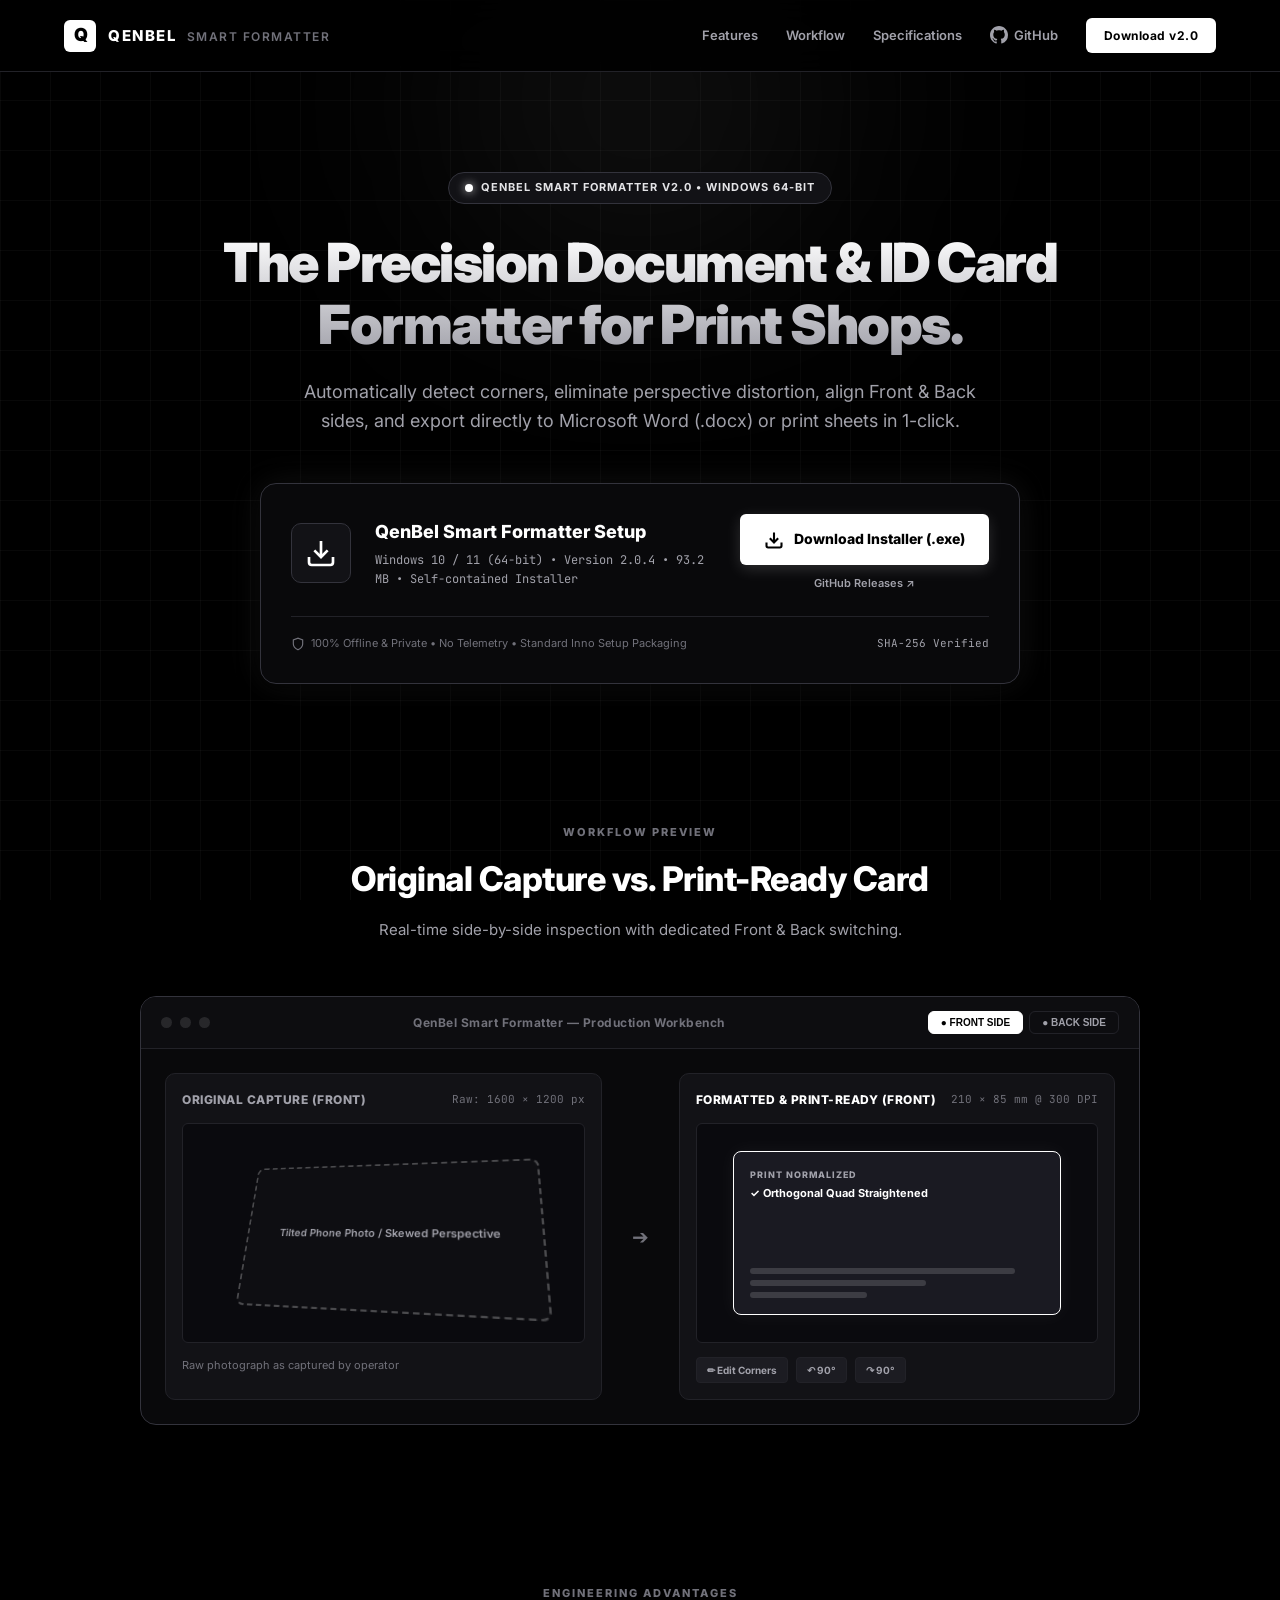
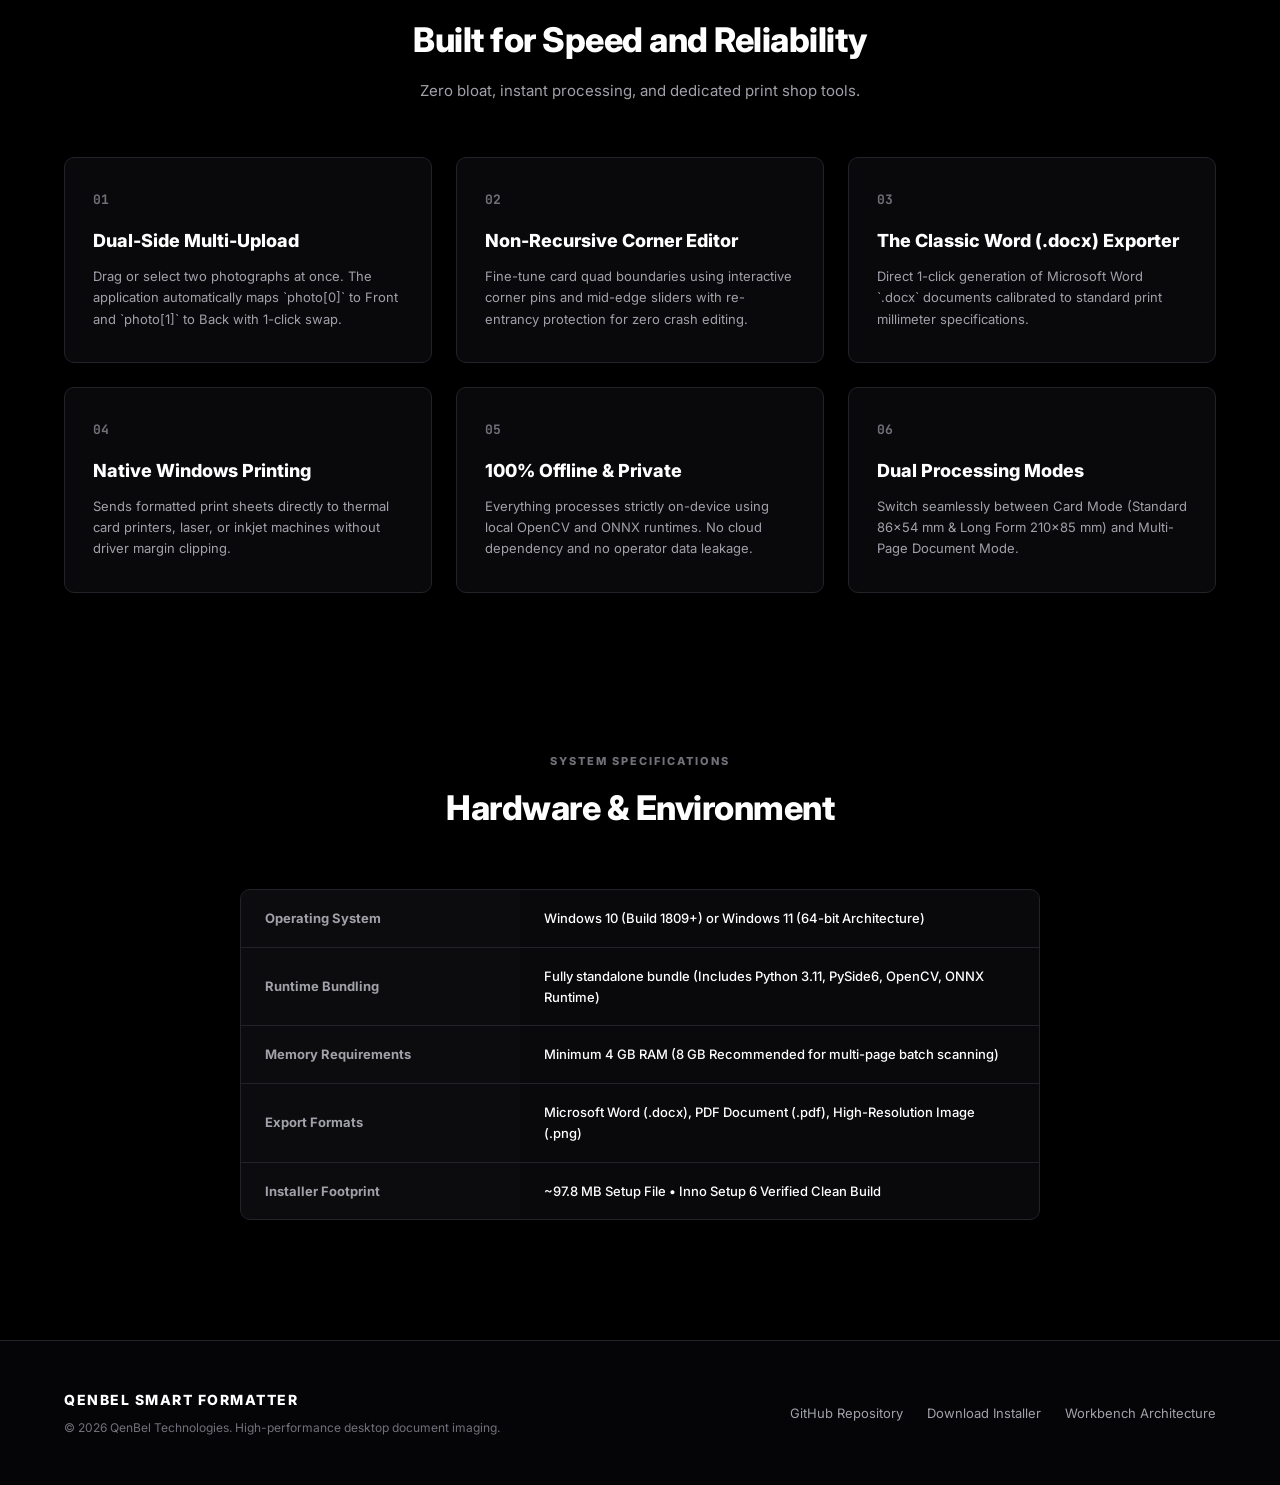
==== website/index.html @ 10a13d7b "Deploy QenBel Smart Formatter v2.0: dual preview, Word export, installer, and Vercel download portal" ====
<!DOCTYPE html>
<html lang="en">
<head>
  <meta charset="UTF-8">
  <meta name="viewport" content="width=device-width, initial-scale=1.0">
  <title>QenBel Smart Formatter — Automated Print-Ready Document & Card Formatting</title>
  <meta name="description" content="Download QenBel Smart Formatter for Windows. Crop, align, perspective-correct ID cards and documents, and export to print-ready Microsoft Word (.docx) and PDF.">
  <link rel="icon" type="image/x-icon" href="assets/app_icon.ico">
  <link rel="preconnect" href="https://fonts.googleapis.com">
  <link rel="preconnect" href="https://fonts.gstatic.com" crossorigin>
  <link href="https://fonts.googleapis.com/css2?family=Inter:wght@300;400;500;600;700;800;900&family=JetBrains+Mono:wght@400;600&display=swap" rel="stylesheet">
  <link rel="stylesheet" href="style.css">
</head>
<body>

  <!-- Background Grid Effect -->
  <div class="bg-grid"></div>
  <div class="bg-glow"></div>

  <!-- Navigation Bar -->
  <nav class="navbar" id="navbar">
    <div class="nav-container">
      <a href="#" class="nav-brand">
        <span class="brand-logo-mark">Q</span>
        <span class="brand-name">QENBEL <span class="brand-sub">SMART FORMATTER</span></span>
      </a>
      <div class="nav-links">
        <a href="#features">Features</a>
        <a href="#workflow">Workflow</a>
        <a href="#specs">Specifications</a>
        <a href="https://github.com/adminqenbel/smartformatter" target="_blank" class="github-link">
          <svg width="18" height="18" viewBox="0 0 24 24" fill="currentColor"><path d="M12 0C5.37 0 0 5.37 0 12c0 5.31 3.435 9.795 8.205 11.385.6.105.825-.255.825-.57 0-.285-.015-1.23-.015-2.235-3.015.555-3.795-.735-4.035-1.41-.135-.345-.72-1.41-1.23-1.695-.42-.225-1.02-.78-.015-.795.945-.015 1.62.87 1.845 1.23 1.08 1.815 2.805 1.305 3.495.99.105-.78.42-1.305.765-1.605-2.67-.3-5.46-1.335-5.46-5.925 0-1.305.465-2.385 1.23-3.225-.12-.3-.54-1.53.12-3.18 0 0 1.005-.315 3.3 1.23.96-.27 1.98-.405 3-.405s2.04.135 3 .405c2.295-1.56 3.3-1.23 3.3-1.23.66 1.65.24 2.88.12 3.18.765.84 1.23 1.905 1.23 3.225 0 4.605-2.805 5.625-5.475 5.925.435.375.81 1.095.81 2.22 0 1.605-.015 2.895-.015 3.3 0 .315.225.69.825.57A12.02 12.02 0 0024 12c0-6.63-5.37-12-12-12z"/></svg>
          GitHub
        </a>
        <a href="#download" class="btn-nav-download">Download v2.0</a>
      </div>
    </div>
  </nav>

  <!-- Hero Section -->
  <header class="hero-section">
    <div class="container hero-content">
      <div class="badge-pill">
        <span class="badge-dot"></span>
        <span class="badge-text">QENBEL SMART FORMATTER V2.0 • WINDOWS 64-BIT</span>
      </div>
      <h1 class="hero-title">
        The Precision Document & ID Card Formatter for Print Shops.
      </h1>
      <p class="hero-subtitle">
        Automatically detect corners, eliminate perspective distortion, align Front & Back sides, and export directly to Microsoft Word (.docx) or print sheets in 1-click.
      </p>

      <!-- Download Action Box -->
      <div class="download-card" id="download">
        <div class="download-card-inner">
          <div class="download-icon-box">
            <svg width="32" height="32" viewBox="0 0 24 24" fill="none" stroke="currentColor" stroke-width="2"><path d="M21 15v4a2 2 0 0 1-2 2H5a2 2 0 0 1-2-2v-4"/><polyline points="7 10 12 15 17 10"/><line x1="12" y1="15" x2="12" y2="3"/></svg>
          </div>
          <div class="download-info">
            <h3 class="download-heading">QenBel Smart Formatter Setup</h3>
            <p class="download-meta">Windows 10 / 11 (64-bit)  •  Version 2.0.4  •  93.2 MB  •  Self-contained Installer</p>
          </div>
          <div class="download-cta-group">
            <a href="downloads/QenBel-Smart-Formatter-Setup.exe" class="btn-primary-download" id="downloadBtn">
              <svg width="20" height="20" viewBox="0 0 24 24" fill="none" stroke="currentColor" stroke-width="2.5"><path d="M21 15v4a2 2 0 0 1-2 2H5a2 2 0 0 1-2-2v-4"/><polyline points="7 10 12 15 17 10"/><line x1="12" y1="15" x2="12" y2="3"/></svg>
              <span>Download Installer (.exe)</span>
            </a>
            <a href="https://github.com/adminqenbel/smartformatter/releases" target="_blank" class="btn-secondary-mirror">
              GitHub Releases ↗
            </a>
          </div>
        </div>
        <div class="download-footer">
          <span class="security-badge">
            <svg width="14" height="14" viewBox="0 0 24 24" fill="none" stroke="currentColor" stroke-width="2"><path d="M12 22s8-4 8-10V5l-8-3-8 3v7c0 6 8 10 8 10z"/></svg>
            100% Offline & Private  •  No Telemetry  •  Standard Inno Setup Packaging
          </span>
          <span class="checksum-text" id="checksumToggle">SHA-256 Verified</span>
        </div>
      </div>
    </div>
  </header>

  <!-- Interactive Workflow Comparison Mockup -->
  <section class="demo-section" id="workflow">
    <div class="container">
      <div class="section-head">
        <span class="section-tag">WORKFLOW PREVIEW</span>
        <h2 class="section-title">Original Capture vs. Print-Ready Card</h2>
        <p class="section-subtitle">Real-time side-by-side inspection with dedicated Front & Back switching.</p>
      </div>

      <div class="mockup-window">
        <div class="mockup-titlebar">
          <div class="window-dots">
            <span class="dot dot-close"></span>
            <span class="dot dot-min"></span>
            <span class="dot dot-max"></span>
          </div>
          <span class="mockup-title">QenBel Smart Formatter — Production Workbench</span>
          <div class="mockup-side-toggles">
            <button class="mockup-toggle-btn active-front" id="btnDemoFront">● FRONT SIDE</button>
            <button class="mockup-toggle-btn" id="btnDemoBack">● BACK SIDE</button>
          </div>
        </div>

        <div class="mockup-canvas">
          <div class="mockup-card original-card">
            <div class="card-bar">
              <span class="card-bar-title" id="demoOrigTitle">ORIGINAL CAPTURE (FRONT)</span>
              <span class="card-bar-dim">Raw: 1600 × 1200 px</span>
            </div>
            <div class="card-body">
              <div class="raw-photo-placeholder" id="demoOrigBody">
                <div class="perspective-distortion-indicator">
                  <div class="warp-quad"></div>
                  <span class="indicator-label">Tilted Phone Photo / Skewed Perspective</span>
                </div>
              </div>
            </div>
            <div class="card-footer">
              <span>Raw photograph as captured by operator</span>
            </div>
          </div>

          <div class="mockup-divider">
            <div class="divider-arrow">➔</div>
          </div>

          <div class="mockup-card formatted-card">
            <div class="card-bar">
              <span class="card-bar-title" id="demoFormatTitle">FORMATTED & PRINT-READY (FRONT)</span>
              <span class="card-bar-dim">210 × 85 mm @ 300 DPI</span>
            </div>
            <div class="card-body">
              <div class="straightened-card-placeholder" id="demoFormatBody">
                <div class="card-chip">
                  <span class="chip-label">PRINT NORMALIZED</span>
                  <span class="chip-status">✓ Orthogonal Quad Straightened</span>
                </div>
                <div class="card-sim-lines">
                  <div class="sim-line line-wide"></div>
                  <div class="sim-line line-med"></div>
                  <div class="sim-line line-narrow"></div>
                </div>
              </div>
            </div>
            <div class="card-footer actions-footer">
              <span class="action-tag">✏ Edit Corners</span>
              <span class="action-tag">↶ 90°</span>
              <span class="action-tag">↷ 90°</span>
            </div>
          </div>
        </div>
      </div>
    </div>
  </section>

  <!-- Core Features Grid -->
  <section class="features-section" id="features">
    <div class="container">
      <div class="section-head">
        <span class="section-tag">ENGINEERING ADVANTAGES</span>
        <h2 class="section-title">Built for Speed and Reliability</h2>
        <p class="section-subtitle">Zero bloat, instant processing, and dedicated print shop tools.</p>
      </div>

      <div class="features-grid">
        <div class="feature-box">
          <div class="feature-num">01</div>
          <h3 class="feature-title">Dual-Side Multi-Upload</h3>
          <p class="feature-desc">Drag or select two photographs at once. The application automatically maps `photo[0]` to Front and `photo[1]` to Back with 1-click swap.</p>
        </div>

        <div class="feature-box">
          <div class="feature-num">02</div>
          <h3 class="feature-title">Non-Recursive Corner Editor</h3>
          <p class="feature-desc">Fine-tune card quad boundaries using interactive corner pins and mid-edge sliders with re-entrancy protection for zero crash editing.</p>
        </div>

        <div class="feature-box">
          <div class="feature-num">03</div>
          <h3 class="feature-title">The Classic Word (.docx) Exporter</h3>
          <p class="feature-desc">Direct 1-click generation of Microsoft Word `.docx` documents calibrated to standard print millimeter specifications.</p>
        </div>

        <div class="feature-box">
          <div class="feature-num">04</div>
          <h3 class="feature-title">Native Windows Printing</h3>
          <p class="feature-desc">Sends formatted print sheets directly to thermal card printers, laser, or inkjet machines without driver margin clipping.</p>
        </div>

        <div class="feature-box">
          <div class="feature-num">05</div>
          <h3 class="feature-title">100% Offline & Private</h3>
          <p class="feature-desc">Everything processes strictly on-device using local OpenCV and ONNX runtimes. No cloud dependency and no operator data leakage.</p>
        </div>

        <div class="feature-box">
          <div class="feature-num">06</div>
          <h3 class="feature-title">Dual Processing Modes</h3>
          <p class="feature-desc">Switch seamlessly between Card Mode (Standard 86×54 mm & Long Form 210×85 mm) and Multi-Page Document Mode.</p>
        </div>
      </div>
    </div>
  </section>

  <!-- System Specifications -->
  <section class="specs-section" id="specs">
    <div class="container">
      <div class="section-head">
        <span class="section-tag">SYSTEM SPECIFICATIONS</span>
        <h2 class="section-title">Hardware & Environment</h2>
      </div>

      <div class="specs-table-container">
        <table class="specs-table">
          <tbody>
            <tr>
              <td class="spec-label">Operating System</td>
              <td class="spec-value">Windows 10 (Build 1809+) or Windows 11 (64-bit Architecture)</td>
            </tr>
            <tr>
              <td class="spec-label">Runtime Bundling</td>
              <td class="spec-value">Fully standalone bundle (Includes Python 3.11, PySide6, OpenCV, ONNX Runtime)</td>
            </tr>
            <tr>
              <td class="spec-label">Memory Requirements</td>
              <td class="spec-value">Minimum 4 GB RAM (8 GB Recommended for multi-page batch scanning)</td>
            </tr>
            <tr>
              <td class="spec-label">Export Formats</td>
              <td class="spec-value">Microsoft Word (.docx), PDF Document (.pdf), High-Resolution Image (.png)</td>
            </tr>
            <tr>
              <td class="spec-label">Installer Footprint</td>
              <td class="spec-value">~97.8 MB Setup File  •  Inno Setup 6 Verified Clean Build</td>
            </tr>
          </tbody>
        </table>
      </div>
    </div>
  </section>

  <!-- Footer -->
  <footer class="site-footer">
    <div class="container footer-content">
      <div class="footer-left">
        <div class="footer-brand">QENBEL SMART FORMATTER</div>
        <p class="footer-copy">© 2026 QenBel Technologies. High-performance desktop document imaging.</p>
      </div>
      <div class="footer-right">
        <a href="https://github.com/adminqenbel/smartformatter" target="_blank" class="footer-link">GitHub Repository</a>
        <a href="#download" class="footer-link">Download Installer</a>
        <a href="#workflow" class="footer-link">Workbench Architecture</a>
      </div>
    </div>
  </footer>

  <script src="app.js"></script>
</body>
</html>
---- website/style.css ----
/* ==========================================================================
   QenBel Smart Formatter — Professional Monochrome (Black & White) Design System
   ========================================================================== */

:root {
  --bg-pure: #000000;
  --bg-surface: #09090B;
  --bg-card: #121216;
  --bg-card-hover: #18181D;
  --bg-subtle: #1C1C22;
  
  --border-dim: #222228;
  --border-med: #33333C;
  --border-bright: #52525B;
  --border-white: #FFFFFF;
  
  --text-white: #FFFFFF;
  --text-dim: #E4E4E7;
  --text-muted: #A1A1AA;
  --text-dark: #71717A;
  
  --font-sans: 'Inter', -apple-system, BlinkMacSystemFont, 'Segoe UI', Roboto, sans-serif;
  --font-mono: 'JetBrains Mono', monospace;
  
  --radius-sm: 6px;
  --radius-md: 10px;
  --radius-lg: 16px;
  --radius-xl: 24px;
  
  --shadow-subtle: 0 4px 20px rgba(0, 0, 0, 0.6);
  --shadow-glow: 0 0 35px rgba(255, 255, 255, 0.08);
}

*, *::before, *::after {
  box-sizing: border-box;
  margin: 0;
  padding: 0;
}

html {
  scroll-behavior: smooth;
  background-color: var(--bg-pure);
  color: var(--text-white);
  font-family: var(--font-sans);
  -webkit-font-smoothing: antialiased;
  -moz-osx-font-smoothing: grayscale;
}

body {
  min-height: 100vh;
  position: relative;
  overflow-x: hidden;
  line-height: 1.6;
}

/* ── Background Grid & Glow ── */
.bg-grid {
  position: fixed;
  top: 0;
  left: 0;
  width: 100vw;
  height: 100vh;
  background-size: 50px 50px;
  background-image: 
    linear-gradient(to right, rgba(255, 255, 255, 0.03) 1px, transparent 1px),
    linear-gradient(to bottom, rgba(255, 255, 255, 0.03) 1px, transparent 1px);
  pointer-events: none;
  z-index: 0;
}

.bg-glow {
  position: fixed;
  top: -150px;
  left: 50%;
  transform: translateX(-50%);
  width: 900px;
  height: 500px;
  background: radial-gradient(circle, rgba(255, 255, 255, 0.07) 0%, rgba(255, 255, 255, 0.01) 50%, transparent 70%);
  filter: blur(80px);
  pointer-events: none;
  z-index: 0;
}

.container {
  width: 100%;
  max-width: 1200px;
  margin: 0 auto;
  padding: 0 24px;
  position: relative;
  z-index: 1;
}

/* ── Navbar ── */
.navbar {
  position: sticky;
  top: 0;
  z-index: 100;
  background: rgba(0, 0, 0, 0.85);
  backdrop-filter: blur(16px);
  border-bottom: 1px solid var(--border-dim);
  height: 72px;
  display: flex;
  align-items: center;
}

.nav-container {
  width: 100%;
  max-width: 1200px;
  margin: 0 auto;
  padding: 0 24px;
  display: flex;
  justify-content: space-between;
  align-items: center;
}

.nav-brand {
  display: flex;
  align-items: center;
  gap: 12px;
  text-decoration: none;
  color: var(--text-white);
}

.brand-logo-mark {
  width: 32px;
  height: 32px;
  background-color: #FFFFFF;
  color: #000000;
  border-radius: 6px;
  font-weight: 900;
  font-size: 18px;
  display: flex;
  align-items: center;
  justify-content: center;
  letter-spacing: -1px;
}

.brand-name {
  font-weight: 800;
  font-size: 15px;
  letter-spacing: 1.5px;
}

.brand-sub {
  color: var(--text-dark);
  font-weight: 600;
  font-size: 12px;
  margin-left: 6px;
}

.nav-links {
  display: flex;
  align-items: center;
  gap: 28px;
}

.nav-links a {
  text-decoration: none;
  color: var(--text-muted);
  font-size: 13px;
  font-weight: 600;
  transition: color 0.2s ease;
}

.nav-links a:hover {
  color: var(--text-white);
}

.github-link {
  display: flex;
  align-items: center;
  gap: 6px;
}

.btn-nav-download {
  background-color: #FFFFFF !important;
  color: #000000 !important;
  padding: 8px 18px;
  border-radius: var(--radius-sm);
  font-weight: 700 !important;
  font-size: 12px !important;
  letter-spacing: 0.5px;
  transition: transform 0.2s ease, opacity 0.2s ease !important;
}

.btn-nav-download:hover {
  transform: translateY(-1px);
  opacity: 0.9;
}

/* ── Hero Section ── */
.hero-section {
  padding: 100px 0 60px 0;
  text-align: center;
  position: relative;
  z-index: 1;
}

.hero-content {
  display: flex;
  flex-direction: column;
  align-items: center;
}

.badge-pill {
  display: inline-flex;
  align-items: center;
  gap: 8px;
  background-color: var(--bg-card);
  border: 1px solid var(--border-med);
  padding: 6px 16px;
  border-radius: 999px;
  margin-bottom: 28px;
}

.badge-dot {
  width: 8px;
  height: 8px;
  background-color: #FFFFFF;
  border-radius: 50%;
  box-shadow: 0 0 10px rgba(255, 255, 255, 0.8);
}

.badge-text {
  font-size: 11px;
  font-weight: 700;
  letter-spacing: 1px;
  color: var(--text-dim);
}

.hero-title {
  font-size: 54px;
  font-weight: 900;
  line-height: 1.15;
  letter-spacing: -1.5px;
  max-width: 880px;
  margin-bottom: 22px;
  background: linear-gradient(180deg, #FFFFFF 0%, #A1A1AA 100%);
  -webkit-background-clip: text;
  -webkit-text-fill-color: transparent;
}

.hero-subtitle {
  font-size: 18px;
  color: var(--text-muted);
  max-width: 720px;
  margin-bottom: 48px;
  line-height: 1.6;
}

/* ── Download Card (Hero CTA) ── */
.download-card {
  width: 100%;
  max-width: 760px;
  background-color: var(--bg-surface);
  border: 1px solid var(--border-med);
  border-radius: var(--radius-lg);
  padding: 30px;
  box-shadow: var(--shadow-subtle), var(--shadow-glow);
  text-align: left;
  transition: border-color 0.3s ease;
}

.download-card:hover {
  border-color: var(--border-bright);
}

.download-card-inner {
  display: flex;
  align-items: center;
  gap: 24px;
  padding-bottom: 24px;
  border-bottom: 1px solid var(--border-dim);
}

.download-icon-box {
  width: 60px;
  height: 60px;
  background-color: var(--bg-card);
  border: 1px solid var(--border-med);
  border-radius: var(--radius-md);
  display: flex;
  align-items: center;
  justify-content: center;
  color: #FFFFFF;
  flex-shrink: 0;
}

.download-info {
  flex-grow: 1;
}

.download-heading {
  font-size: 18px;
  font-weight: 800;
  color: #FFFFFF;
  margin-bottom: 4px;
}

.download-meta {
  font-size: 12px;
  color: var(--text-muted);
  font-family: var(--font-mono);
}

.download-cta-group {
  display: flex;
  flex-direction: column;
  gap: 10px;
  flex-shrink: 0;
}

.btn-primary-download {
  display: inline-flex;
  align-items: center;
  justify-content: center;
  gap: 10px;
  background-color: #FFFFFF;
  color: #000000;
  font-size: 14px;
  font-weight: 800;
  padding: 14px 24px;
  border-radius: var(--radius-sm);
  text-decoration: none;
  transition: all 0.2s ease;
  box-shadow: 0 4px 15px rgba(255, 255, 255, 0.15);
}

.btn-primary-download:hover {
  background-color: #E4E4E7;
  transform: translateY(-2px);
  box-shadow: 0 6px 25px rgba(255, 255, 255, 0.25);
}

.btn-secondary-mirror {
  font-size: 11px;
  font-weight: 600;
  color: var(--text-muted);
  text-align: center;
  text-decoration: none;
  transition: color 0.2s ease;
}

.btn-secondary-mirror:hover {
  color: #FFFFFF;
  text-decoration: underline;
}

.download-footer {
  display: flex;
  justify-content: space-between;
  align-items: center;
  padding-top: 18px;
  font-size: 11px;
  color: var(--text-dark);
}

.security-badge {
  display: flex;
  align-items: center;
  gap: 6px;
}

.checksum-text {
  font-family: var(--font-mono);
  color: var(--text-muted);
  cursor: pointer;
}

.checksum-text:hover {
  color: #FFFFFF;
}

/* ── Interactive Workflow Mockup Section ── */
.demo-section {
  padding: 80px 0;
  position: relative;
  z-index: 1;
}

.section-head {
  text-align: center;
  margin-bottom: 54px;
}

.section-tag {
  font-size: 11px;
  font-weight: 800;
  letter-spacing: 2px;
  color: var(--text-dark);
  text-transform: uppercase;
  margin-bottom: 10px;
  display: block;
}

.section-title {
  font-size: 34px;
  font-weight: 800;
  letter-spacing: -0.5px;
  margin-bottom: 12px;
}

.section-subtitle {
  font-size: 15px;
  color: var(--text-muted);
}

.mockup-window {
  width: 100%;
  max-width: 1000px;
  margin: 0 auto;
  background-color: var(--bg-surface);
  border: 1px solid var(--border-med);
  border-radius: var(--radius-lg);
  overflow: hidden;
  box-shadow: var(--shadow-subtle);
}

.mockup-titlebar {
  height: 52px;
  background-color: #0D0D10;
  border-bottom: 1px solid var(--border-dim);
  display: flex;
  align-items: center;
  padding: 0 20px;
  justify-content: space-between;
}

.window-dots {
  display: flex;
  gap: 8px;
}

.dot {
  width: 11px;
  height: 11px;
  border-radius: 50%;
  background-color: #27272A;
}

.mockup-title {
  font-size: 12px;
  font-weight: 700;
  color: var(--text-dark);
  letter-spacing: 0.5px;
}

.mockup-side-toggles {
  display: flex;
  gap: 6px;
}

.mockup-toggle-btn {
  background: transparent;
  color: var(--text-muted);
  border: 1px solid var(--border-dim);
  padding: 5px 12px;
  border-radius: var(--radius-sm);
  font-size: 10px;
  font-weight: 800;
  cursor: pointer;
  transition: all 0.2s ease;
}

.mockup-toggle-btn:hover {
  color: #FFFFFF;
  border-color: var(--border-bright);
}

.mockup-toggle-btn.active-front {
  background-color: #FFFFFF;
  color: #000000;
  border-color: #FFFFFF;
}

.mockup-toggle-btn.active-back {
  background-color: #A1A1AA;
  color: #000000;
  border-color: #A1A1AA;
}

.mockup-canvas {
  display: flex;
  padding: 24px;
  gap: 20px;
  align-items: stretch;
}

.mockup-card {
  flex: 1;
  background-color: var(--bg-card);
  border: 1px solid var(--border-dim);
  border-radius: var(--radius-md);
  padding: 16px;
  display: flex;
  flex-direction: column;
}

.card-bar {
  display: flex;
  justify-content: space-between;
  align-items: center;
  margin-bottom: 14px;
}

.card-bar-title {
  font-size: 12px;
  font-weight: 800;
  letter-spacing: 0.5px;
}

.original-card .card-bar-title {
  color: var(--text-muted);
}

.formatted-card .card-bar-title {
  color: #FFFFFF;
}

.card-bar-dim {
  font-size: 11px;
  font-family: var(--font-mono);
  color: var(--text-dark);
}

.card-body {
  height: 220px;
  background-color: #0A0A0E;
  border: 1px solid var(--border-dim);
  border-radius: var(--radius-sm);
  display: flex;
  align-items: center;
  justify-content: center;
  position: relative;
  overflow: hidden;
}

.raw-photo-placeholder {
  width: 100%;
  height: 100%;
  display: flex;
  align-items: center;
  justify-content: center;
  position: relative;
}

.perspective-distortion-indicator {
  width: 75%;
  height: 70%;
  border: 2px dashed rgba(255, 255, 255, 0.25);
  transform: perspective(300px) rotateX(15deg) rotateY(-10deg) rotateZ(3deg);
  border-radius: 8px;
  display: flex;
  align-items: center;
  justify-content: center;
  padding: 12px;
  text-align: center;
  background: rgba(255, 255, 255, 0.02);
}

.indicator-label {
  font-size: 11px;
  color: var(--text-muted);
  font-weight: 600;
}

.straightened-card-placeholder {
  width: 82%;
  height: 75%;
  background-color: #1A1A22;
  border: 1px solid #FFFFFF;
  border-radius: 8px;
  padding: 16px;
  display: flex;
  flex-direction: column;
  justify-content: space-between;
  box-shadow: 0 0 20px rgba(255, 255, 255, 0.05);
}

.card-chip {
  display: flex;
  flex-direction: column;
  gap: 2px;
}

.chip-label {
  font-size: 9px;
  font-weight: 800;
  letter-spacing: 1px;
  color: #A1A1AA;
}

.chip-status {
  font-size: 11px;
  font-weight: 700;
  color: #FFFFFF;
}

.card-sim-lines {
  display: flex;
  flex-direction: column;
  gap: 6px;
}

.sim-line {
  height: 6px;
  background-color: rgba(255, 255, 255, 0.15);
  border-radius: 3px;
}

.line-wide { width: 90%; }
.line-med { width: 60%; }
.line-narrow { width: 40%; }

.mockup-divider {
  display: flex;
  align-items: center;
  justify-content: center;
  padding: 0 10px;
}

.divider-arrow {
  color: var(--text-dark);
  font-size: 20px;
}

.card-footer {
  margin-top: 14px;
  font-size: 11px;
  color: var(--text-dark);
}

.actions-footer {
  display: flex;
  gap: 8px;
}

.action-tag {
  background-color: var(--bg-subtle);
  color: var(--text-muted);
  border: 1px solid var(--border-dim);
  padding: 4px 10px;
  border-radius: 4px;
  font-size: 10px;
  font-weight: 700;
}

/* ── Features Grid Section ── */
.features-section {
  padding: 80px 0;
  position: relative;
  z-index: 1;
}

.features-grid {
  display: grid;
  grid-template-columns: repeat(3, 1fr);
  gap: 24px;
}

.feature-box {
  background-color: var(--bg-surface);
  border: 1px solid var(--border-dim);
  border-radius: var(--radius-md);
  padding: 32px 28px;
  transition: all 0.25s ease;
  display: flex;
  flex-direction: column;
}

.feature-box:hover {
  background-color: var(--bg-card);
  border-color: var(--border-bright);
  transform: translateY(-3px);
}

.feature-num {
  font-family: var(--font-mono);
  font-size: 13px;
  font-weight: 700;
  color: var(--text-dark);
  margin-bottom: 16px;
}

.feature-title {
  font-size: 18px;
  font-weight: 800;
  margin-bottom: 10px;
  color: #FFFFFF;
}

.feature-desc {
  font-size: 13px;
  color: var(--text-muted);
  line-height: 1.65;
}

/* ── Specifications Section ── */
.specs-section {
  padding: 80px 0 120px 0;
  position: relative;
  z-index: 1;
}

.specs-table-container {
  max-width: 800px;
  margin: 0 auto;
  background-color: var(--bg-surface);
  border: 1px solid var(--border-dim);
  border-radius: var(--radius-md);
  overflow: hidden;
}

.specs-table {
  width: 100%;
  border-collapse: collapse;
}

.specs-table tr {
  border-bottom: 1px solid var(--border-dim);
}

.specs-table tr:last-child {
  border-bottom: none;
}

.spec-label {
  padding: 18px 24px;
  font-size: 13px;
  font-weight: 700;
  color: var(--text-muted);
  width: 35%;
  background-color: rgba(255, 255, 255, 0.01);
}

.spec-value {
  padding: 18px 24px;
  font-size: 13px;
  font-weight: 500;
  color: var(--text-white);
}

/* ── Site Footer ── */
.site-footer {
  border-top: 1px solid var(--border-dim);
  background-color: #050507;
  padding: 48px 0;
  position: relative;
  z-index: 1;
}

.footer-content {
  display: flex;
  justify-content: space-between;
  align-items: center;
}

.footer-brand {
  font-size: 14px;
  font-weight: 800;
  letter-spacing: 1.5px;
  margin-bottom: 6px;
}

.footer-copy {
  font-size: 12px;
  color: var(--text-dark);
}

.footer-right {
  display: flex;
  gap: 24px;
}

.footer-link {
  color: var(--text-muted);
  font-size: 13px;
  text-decoration: none;
  transition: color 0.2s ease;
}

.footer-link:hover {
  color: #FFFFFF;
}

/* ── Responsive ── */
@media (max-width: 900px) {
  .hero-title { font-size: 38px; }
  .features-grid { grid-template-columns: repeat(2, 1fr); }
  .download-card-inner { flex-direction: column; align-items: flex-start; }
  .download-cta-group { width: 100%; }
  .btn-primary-download { width: 100%; }
  .mockup-canvas { flex-direction: column; }
  .mockup-divider { transform: rotate(90deg); padding: 10px 0; }
}

@media (max-width: 600px) {
  .hero-title { font-size: 28px; }
  .features-grid { grid-template-columns: 1fr; }
  .footer-content { flex-direction: column; gap: 24px; text-align: center; }
  .footer-right { flex-direction: column; gap: 12px; }
}
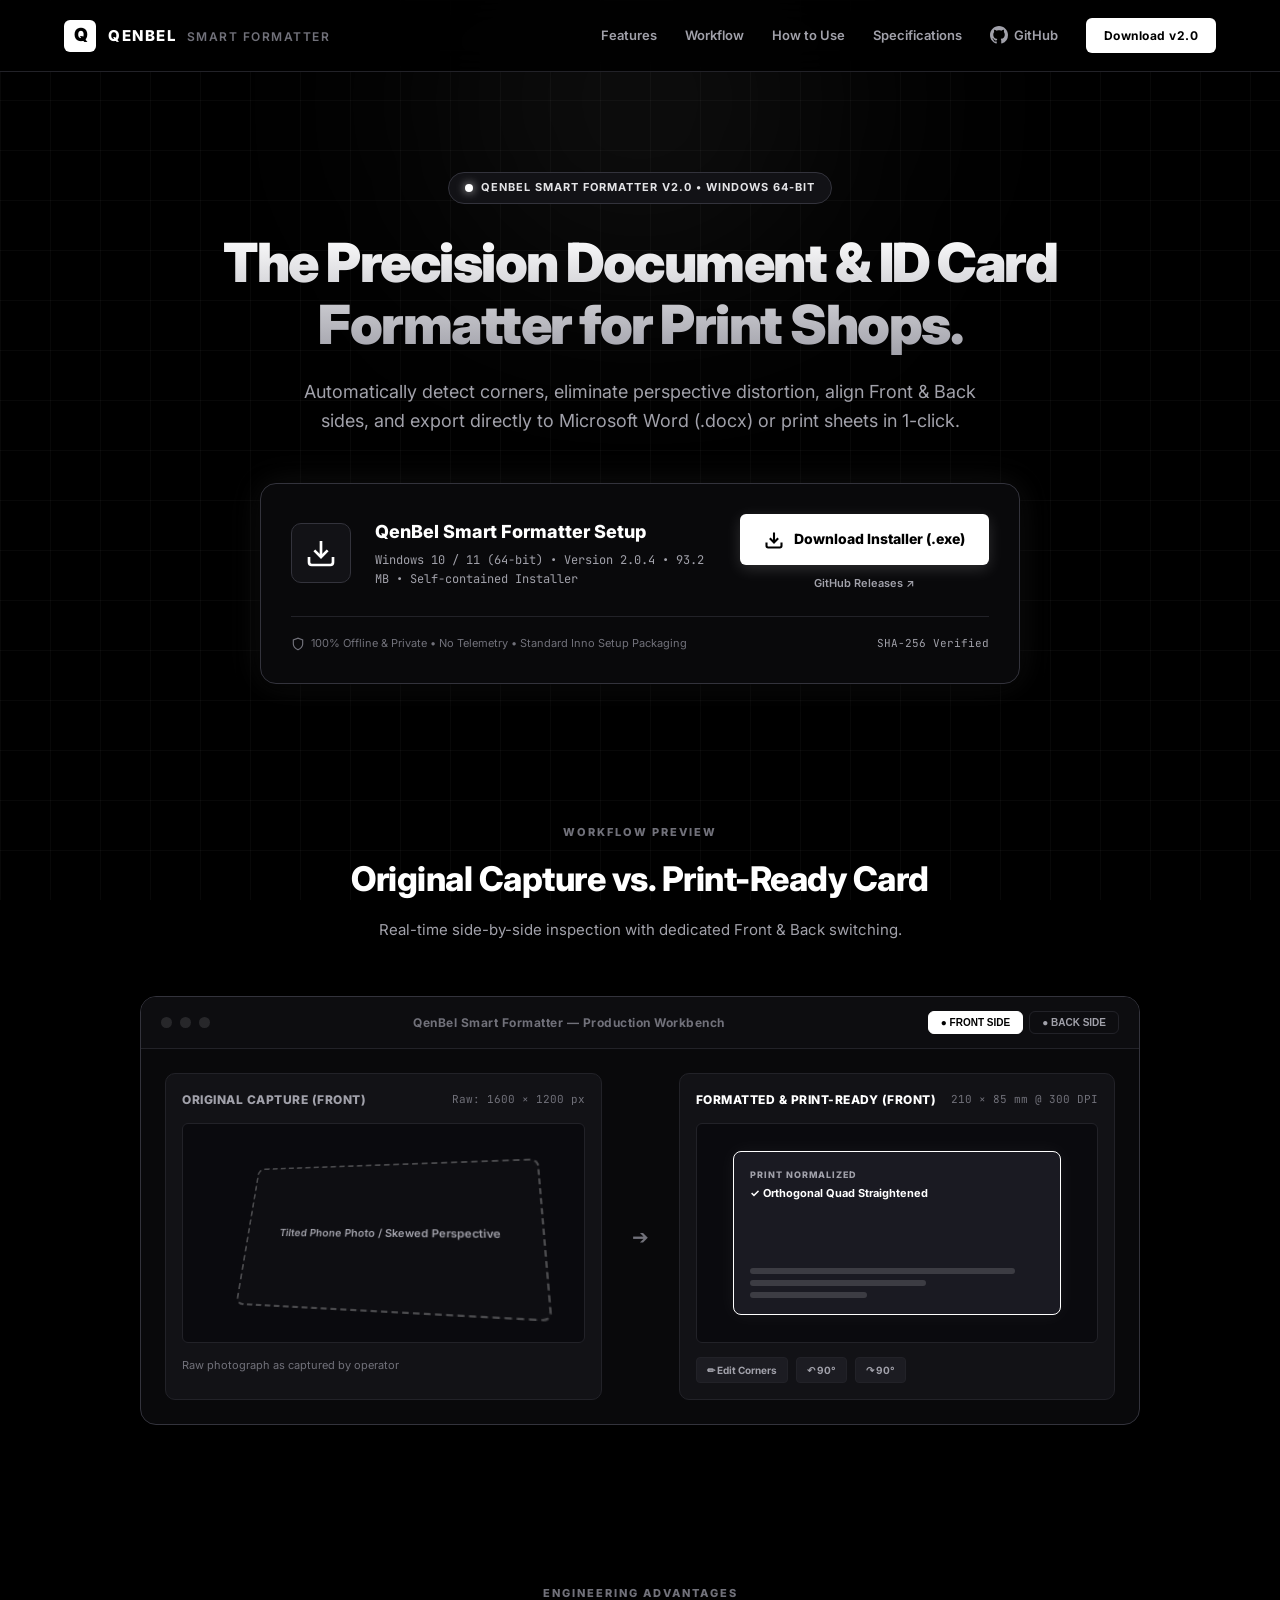
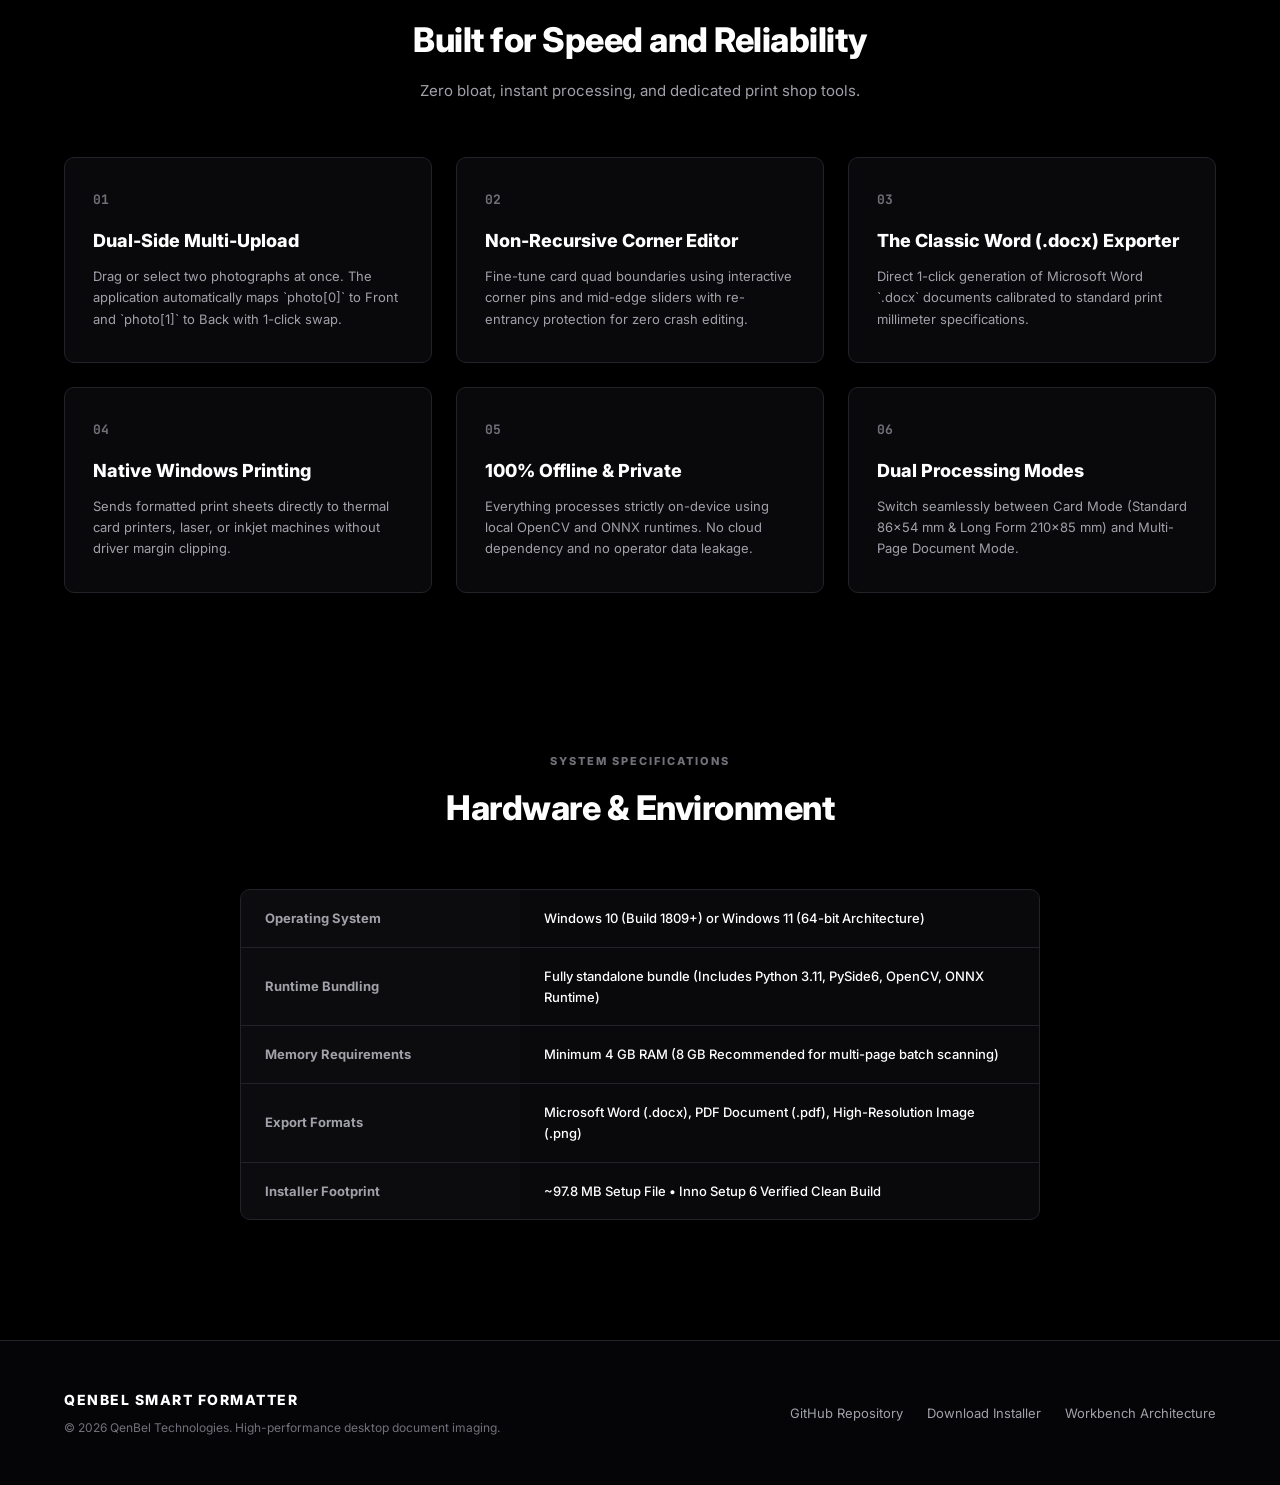
==== commit 684c0445: "Fix Long Form Aadhaar sizing, add aspect ratio preservation, click-to-toggle preview, and How to Use" ====
--- a/website/index.html
+++ b/website/index.html
@@ -27,6 +27,7 @@
       <div class="nav-links">
         <a href="#features">Features</a>
         <a href="#workflow">Workflow</a>
+        <a href="how-to-use.html">How to Use</a>
         <a href="#specs">Specifications</a>
         <a href="https://github.com/adminqenbel/smartformatter" target="_blank" class="github-link">
           <svg width="18" height="18" viewBox="0 0 24 24" fill="currentColor"><path d="M12 0C5.37 0 0 5.37 0 12c0 5.31 3.435 9.795 8.205 11.385.6.105.825-.255.825-.57 0-.285-.015-1.23-.015-2.235-3.015.555-3.795-.735-4.035-1.41-.135-.345-.72-1.41-1.23-1.695-.42-.225-1.02-.78-.015-.795.945-.015 1.62.87 1.845 1.23 1.08 1.815 2.805 1.305 3.495.99.105-.78.42-1.305.765-1.605-2.67-.3-5.46-1.335-5.46-5.925 0-1.305.465-2.385 1.23-3.225-.12-.3-.54-1.53.12-3.18 0 0 1.005-.315 3.3 1.23.96-.27 1.98-.405 3-.405s2.04.135 3 .405c2.295-1.56 3.3-1.23 3.3-1.23.66 1.65.24 2.88.12 3.18.765.84 1.23 1.905 1.23 3.225 0 4.605-2.805 5.625-5.475 5.925.435.375.81 1.095.81 2.22 0 1.605-.015 2.895-.015 3.3 0 .315.225.69.825.57A12.02 12.02 0 0024 12c0-6.63-5.37-12-12-12z"/></svg>
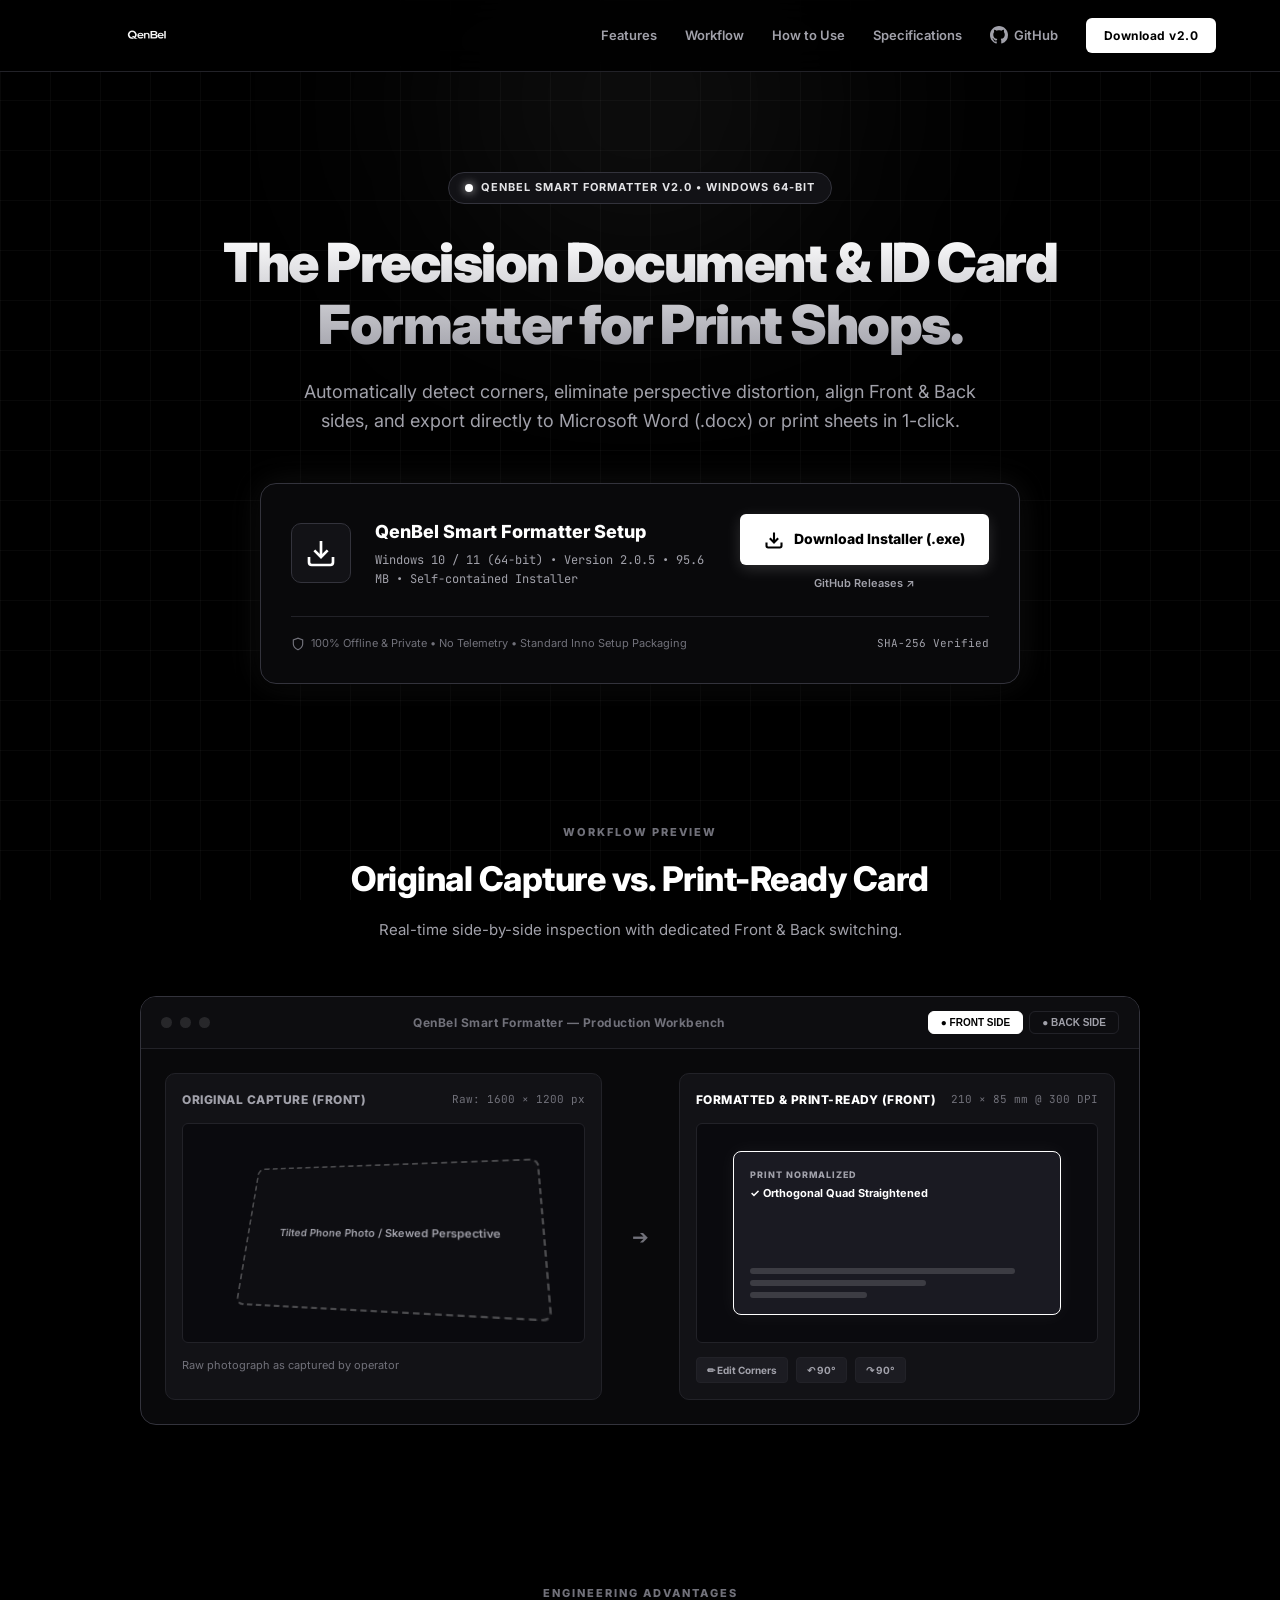
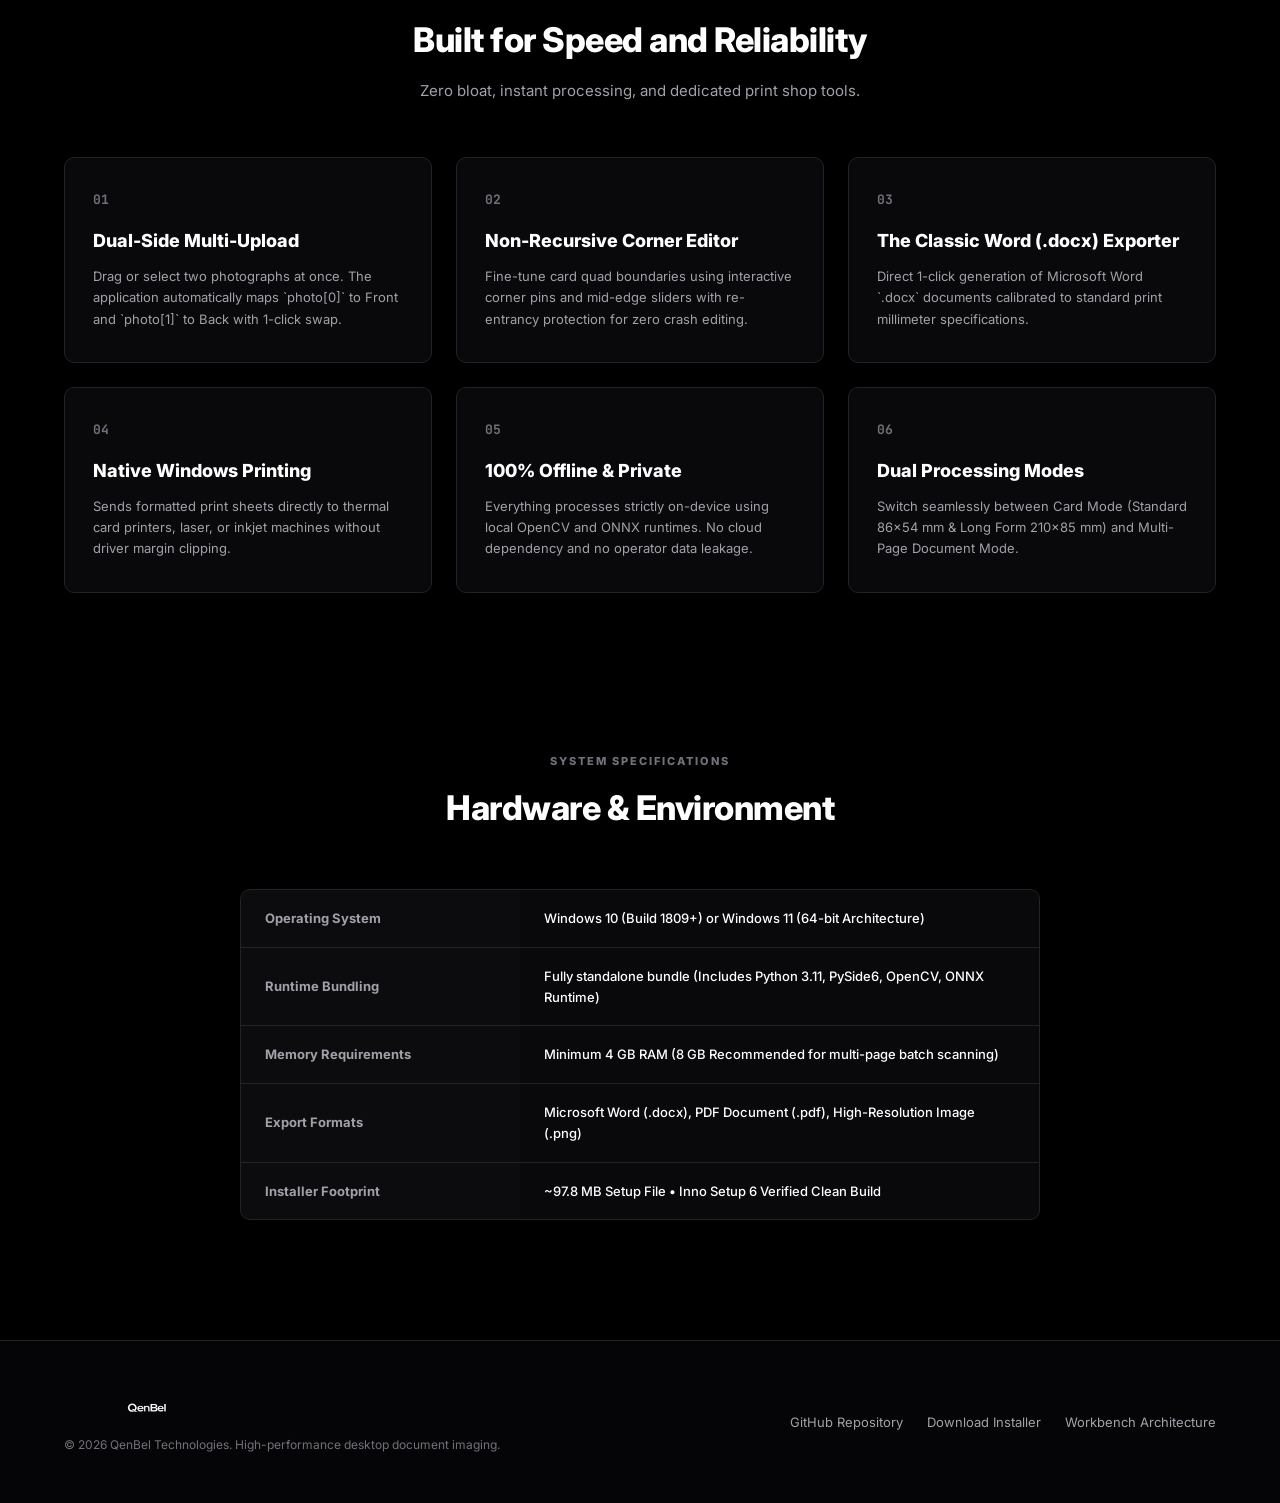
==== commit 54c3e098: "release: publish v2.0.5 with embedded QenBel branding" ====
--- a/website/index.html
+++ b/website/index.html
@@ -21,8 +21,7 @@
   <nav class="navbar" id="navbar">
     <div class="nav-container">
       <a href="#" class="nav-brand">
-        <span class="brand-logo-mark">Q</span>
-        <span class="brand-name">QENBEL <span class="brand-sub">SMART FORMATTER</span></span>
+        <img class="brand-logo-image" src="assets/qenbel_brand_logo.png" alt="QenBel Smart Formatter">
       </a>
       <div class="nav-links">
         <a href="#features">Features</a>
@@ -60,10 +59,10 @@
           </div>
           <div class="download-info">
             <h3 class="download-heading">QenBel Smart Formatter Setup</h3>
-            <p class="download-meta">Windows 10 / 11 (64-bit)  •  Version 2.0.4  •  93.2 MB  •  Self-contained Installer</p>
+            <p class="download-meta">Windows 10 / 11 (64-bit)  •  Version 2.0.5  •  95.6 MB  •  Self-contained Installer</p>
           </div>
           <div class="download-cta-group">
-            <a href="downloads/QenBel-Smart-Formatter-Setup.exe" class="btn-primary-download" id="downloadBtn">
+            <a href="https://github.com/adminqenbel/smartformatter/releases/download/v2.0.5/QenBel-Smart-Formatter-Setup.exe" class="btn-primary-download" id="downloadBtn">
               <svg width="20" height="20" viewBox="0 0 24 24" fill="none" stroke="currentColor" stroke-width="2.5"><path d="M21 15v4a2 2 0 0 1-2 2H5a2 2 0 0 1-2-2v-4"/><polyline points="7 10 12 15 17 10"/><line x1="12" y1="15" x2="12" y2="3"/></svg>
               <span>Download Installer (.exe)</span>
             </a>
@@ -248,7 +247,7 @@
   <footer class="site-footer">
     <div class="container footer-content">
       <div class="footer-left">
-        <div class="footer-brand">QENBEL SMART FORMATTER</div>
+        <div class="footer-brand"><img class="footer-logo-image" src="assets/qenbel_brand_logo.png" alt="QenBel Smart Formatter"></div>
         <p class="footer-copy">© 2026 QenBel Technologies. High-performance desktop document imaging.</p>
       </div>
       <div class="footer-right">
--- a/website/style.css
+++ b/website/style.css
@@ -121,6 +121,14 @@
   color: var(--text-white);
 }
 
+.brand-logo-image {
+  display: block;
+  width: 168px;
+  height: 40px;
+  object-fit: contain;
+  border-radius: 5px;
+}
+
 .brand-logo-mark {
   width: 32px;
   height: 32px;
@@ -762,6 +770,14 @@
   margin-bottom: 6px;
 }
 
+.footer-logo-image {
+  display: block;
+  width: 168px;
+  height: 40px;
+  object-fit: contain;
+  border-radius: 5px;
+}
+
 .footer-copy {
   font-size: 12px;
   color: var(--text-dark);
